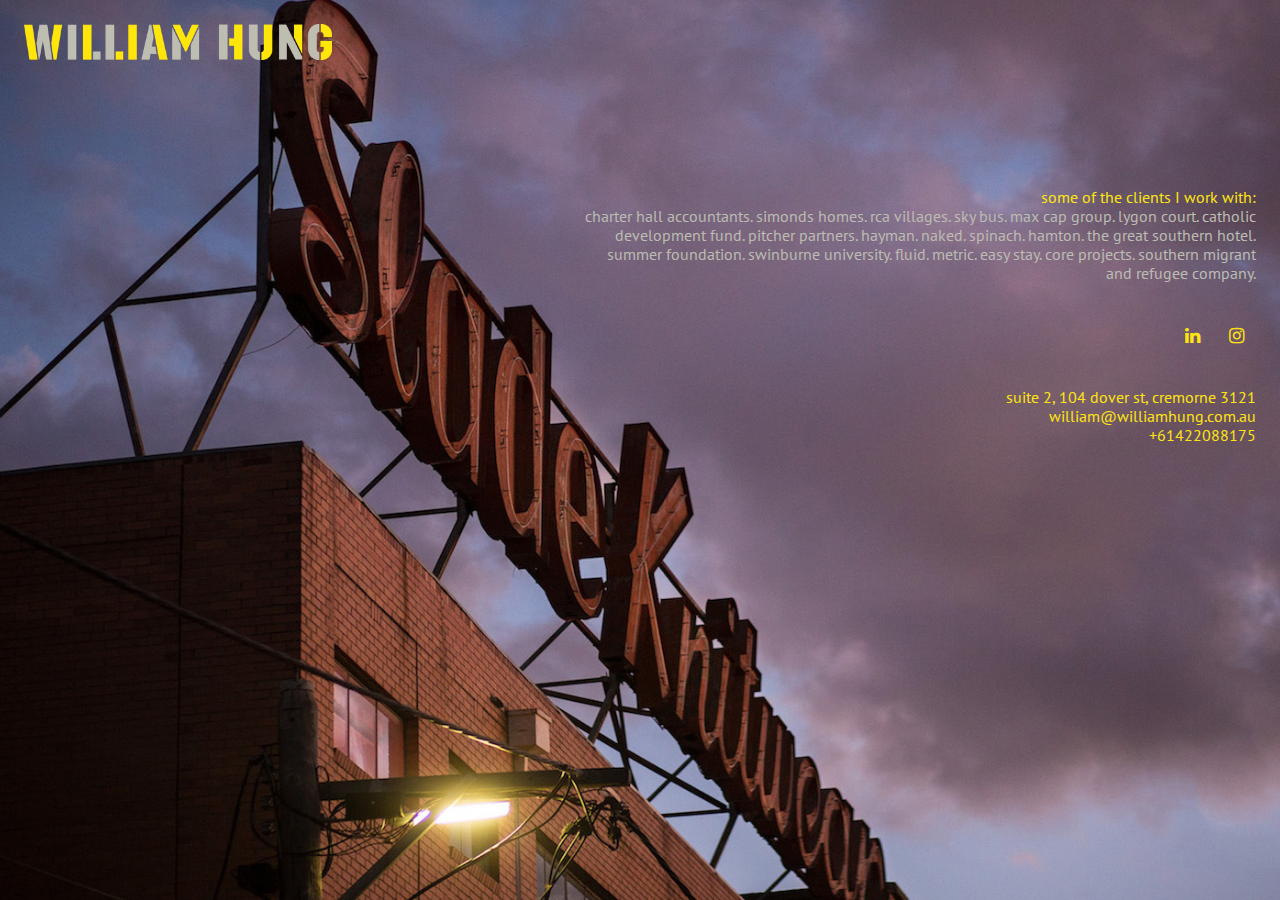
==== info.html @ 4ee7be51 "Website update" ====
<!DOCTYPE HTML>
<html>
    <head>
        <meta charset="utf-8">
        <meta http-equiv="X-UA-Compatible" content="IE=edge,chrome=1">

        <title>William Hung Photography</title>

        <link rel="stylesheet" href="css/normalize.css">
        <link href="https://fonts.googleapis.com/css?family=PT+Sans:400,700" rel="stylesheet">
        <link rel="stylesheet" href="https://cdnjs.cloudflare.com/ajax/libs/font-awesome/4.7.0/css/font-awesome.min.css">

        <meta name="viewport" content="width=device-width, initial-scale=1, minimum-scale=1" />
        
        <link rel="stylesheet" href="css/info.css">
    </head>
    
    <body> 
      <div class="wrap">
        
        <div class="bg"></div>
        
         <section id="main">     
          
            <section id="section-A">   
              <div class="logo"> 
                <a href="portfolio.html"><img src="img/logo.png"  alt="William Hung Photography"></a>
              </div>
            </section>

            <section id="info">
              <section id="section-B">
                <div class="clients">
                  <h1>some of the clients I work with:</h1>
                  <p>
                   charter hall accountants. simonds homes. rca villages. sky bus. max cap group. lygon court. catholic development fund. pitcher partners. hayman. naked. spinach. hamton. the great southern hotel. summer foundation. swinburne university. fluid. metric. easy stay. core projects. southern migrant and refugee company.
                 </p>
                </div>
              </section>

              <section id="section-C">           
                <div class="social">
                  <a href="https://www.linkedin.com/in/william-hung-b574aa21/" class="fa fa-linkedin"></a>
                  <a href="https://www.instagram.com/williamhungphotography" class="fa fa-instagram"></a>
                </div>

                <div class="address">
                  <p>
                   suite 2, 104 dover st, cremorne 3121
                   <br>
                   <a href="mailto:william@williamhung.com.au">william@williamhung.com.au</a>
                   <br>
                   <a href="tel:+61422088175">+61422088175</a>
                   <br>
                  </p>
               </div>
              </section>
            </section>
            
          </section>
        </div>
      <!-- Effect inspired by https://codepen.io/supah/pen/RrzREx -->   


      <script src='https://cdnjs.cloudflare.com/ajax/libs/jquery/3.3.1/jquery.min.js'></script>
      <script src="js/info.js"></script> 
    </body>
</html>
---- css/info.css ----
html, body {
  margin: 0;
  height: 100%;
  font-family: 'PT Sans', sans-serif;
  -webkit-appearance: none;
  overflow-x: hidden;
  font-size: 14px;
  line-height: 1.2;
}

.wrap {
  height: 100%;  
  position: relative;
  overflow: hidden;
}

.bg {
  width: 100%;
  height: 100%;
  position: absolute;
  overflow: auto;
  top: 0;
  left: 0;
  z-index: -1;
  background-position: center center;
  background-repeat: no-repeat;
  background-attachment: fixed;
  background-image:url('../img/William Hung Photography.jpg');
  background-size: cover;
  transform: scale(1.1);
}

#main {
 margin: 1.5em;
 text-align: right;
}  

#main #info {
  display: flex;
  flex-wrap: wrap;
  align-items: right;
  max-height: 5000em;
}

#section-A {
 width: 100%;
 text-align: center;
}

#section-A img {
 width: 80%;
 height: auto;
 padding-bottom: 10%;
}

#section-B {
 width: 100%;
}

#section-B .clients {
 padding-left: 15%;
}

#section-B h1 {
 color: #FEE512;
}

#section-B p {
 color: #BCBCB2;
}

#section-C {
 width: 100%;
 height: 20%;
}

#section-C .fa {
 padding: 2%;
 font-size: 18px;
 height: auto;
 text-decoration: none;
 color: #FEE512;
}

#section-C .fa:hover {
 opacity: 0.8;
}

#section-C .social {
 padding-top: 5%;
}

#section-C .address {
 padding-top: 5%;
 color: #FEE512;
}

#section-C p {
 color: #FEE512;
} 

#section-C a {
 color: #FEE512;
 text-decoration: none;
}

@media screen and (min-width: 500px) {

#section-A {
 text-align: left;
}

#section-A img {
 width: 35%;
}

#section-B .clients {
 padding-left: 25%;
}

#section-C .social {
 padding-top: 2.5%;
}

#section-C .address {
 padding-top: 2.5%;
}
}

@media screen and (min-width: 750px) {

body {

 line-height: 1.2;
}

#section-A {
 width: 100%;
 text-align: left;
}

#section-A img {
 width: 35%;
}

#section-B .clients {
 padding-left: 45%;
}

#section-C .social {
 padding-top: 2.5%;
}

#section-C .address {
 padding-top: 2.5%;
}

#section-C .fa {
 padding: 1%;

}

}


@media screen and (min-width: 1200px) {

#section-A img {
 width: 25%;
}

body {
 font-size: 16px;
}
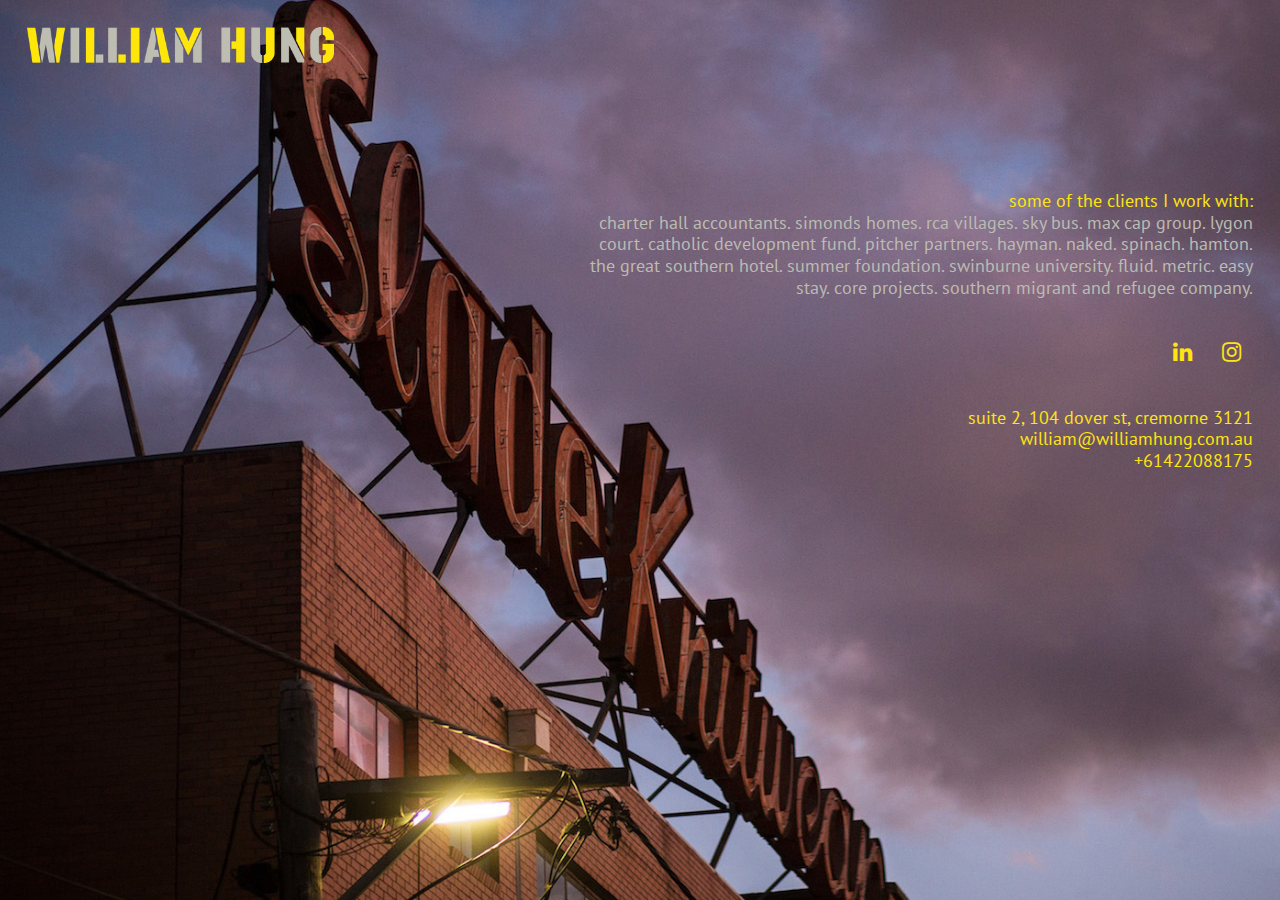
==== commit 17b04ad4: "viewport" ====
--- a/info.html
+++ b/info.html
@@ -1,9 +1,11 @@
 <!DOCTYPE HTML>
 <html>
     <head>
+        <meta name="viewport" content="width=device-width,initial-scale=1">
         <meta charset="utf-8">
         <meta http-equiv="X-UA-Compatible" content="IE=edge,chrome=1">
-
+        <meta charset="utf-8">
+        
         <title>William Hung Photography</title>
 
         <link rel="stylesheet" href="css/normalize.css">
--- a/css/info.css
+++ b/css/info.css
@@ -5,7 +5,7 @@
   font-family: 'PT Sans', sans-serif;
   -webkit-appearance: none;
   overflow-x: hidden;
-  font-size: 14px;
+  font-size: 12px;
   line-height: 1.2;
 }
 
@@ -130,11 +130,6 @@
 
 @media screen and (min-width: 750px) {
 
-body {
-
- line-height: 1.2;
-}
-
 #section-A {
  width: 100%;
  text-align: left;
@@ -164,12 +159,18 @@
 }
 
 
-@media screen and (min-width: 1200px) {
+@media screen and (min-width: 1000px) {
 
 #section-A img {
  width: 25%;
 }
 
 body {
- font-size: 16px;
+ font-size: 1.5em;
 }
+
+#section-C .fa {
+ font-size: 1.25em;
+
+}
+}
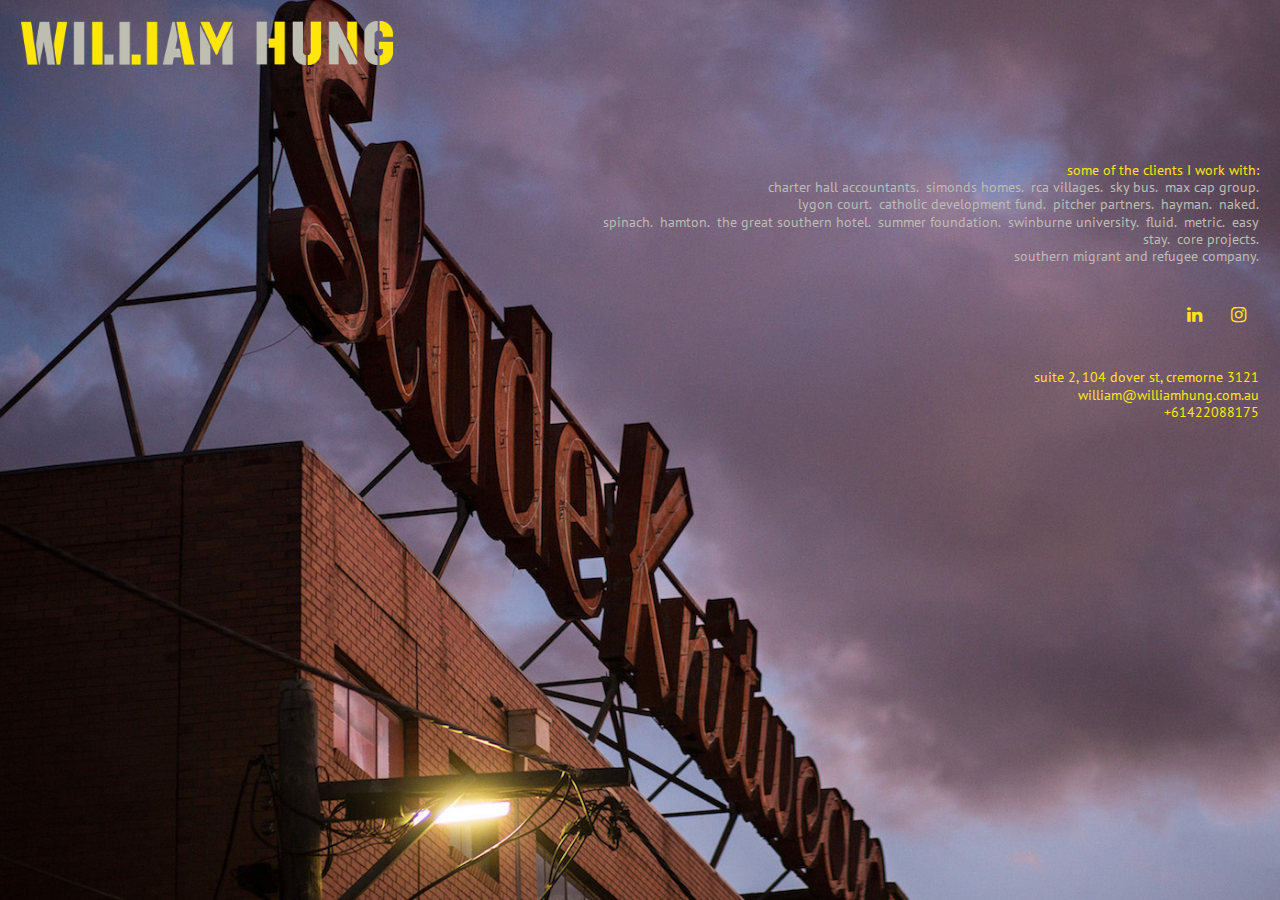
==== commit 0182f4b0: "portfolio pages" ====
--- a/info.html
+++ b/info.html
@@ -35,7 +35,7 @@
                 <div class="clients">
                   <h1>some of the clients I work with:</h1>
                   <p>
-                   charter hall accountants. simonds homes. rca villages. sky bus. max cap group. lygon court. catholic development fund. pitcher partners. hayman. naked. spinach. hamton. the great southern hotel. summer foundation. swinburne university. fluid. metric. easy stay. core projects. southern migrant and refugee company.
+                   charter hall accountants.&#160;&#160;simonds homes.&#160;&#160;rca villages.&#160;&#160;sky bus.&#160;&#160;max cap group.</br>&#160;&#160;lygon court.&#160;&#160;catholic development fund.&#160;&#160;pitcher partners.&nbsp;&nbsp;hayman.&nbsp;&nbsp;naked.</br>&#160;&#160;spinach.&#160;&#160;hamton.&#160;&#160;the great southern hotel.&#160;&#160;summer foundation.&#160;&#160;swinburne university.&#160;&#160;fluid.&#160;&#160;metric.&#160;&#160;easy stay.&#160;&#160;core projects.</br>&#160;&#160;southern migrant and refugee company.</br>
                  </p>
                 </div>
               </section>
--- a/css/info.css
+++ b/css/info.css
@@ -5,7 +5,7 @@
   font-family: 'PT Sans', sans-serif;
   -webkit-appearance: none;
   overflow-x: hidden;
-  font-size: 12px;
+  font-size: 13px;
   line-height: 1.2;
 }
 
@@ -37,10 +37,10 @@
 }  
 
 #main #info {
-  display: flex;
-  flex-wrap: wrap;
-  align-items: right;
-  max-height: 5000em;
+display: flex;
+ flex-wrap: wrap;
+ align-items: right;
+ max-height: 5000em;
 }
 
 #section-A {
@@ -49,9 +49,9 @@
 }
 
 #section-A img {
- width: 80%;
+ width: 85%;
  height: auto;
- padding-bottom: 10%;
+ padding-bottom: 15%;
 }
 
 #section-B {
@@ -77,7 +77,7 @@
 
 #section-C .fa {
  padding: 2%;
- font-size: 18px;
+ font-size: 1.5em;
  height: auto;
  text-decoration: none;
  color: #FEE512;
@@ -105,14 +105,20 @@
  text-decoration: none;
 }
 
+
 @media screen and (min-width: 500px) {
+
+body {
+ font-size: 0.95em;
+}
 
 #section-A {
  text-align: left;
 }
 
 #section-A img {
- width: 35%;
+ width: 40%;
+ padding-bottom: 10%;
 }
 
 #section-B .clients {
@@ -128,7 +134,11 @@
 }
 }
 
-@media screen and (min-width: 750px) {
+@media screen and (min-width: 700px) {
+
+body {
+ font-size: 1.0em;
+}
 
 #section-A {
  width: 100%;
@@ -136,7 +146,8 @@
 }
 
 #section-A img {
- width: 35%;
+ width: 30%;
+ padding-bottom: 7.5%;
 }
 
 #section-B .clients {
@@ -153,7 +164,6 @@
 
 #section-C .fa {
  padding: 1%;
-
 }
 
 }
@@ -161,16 +171,15 @@
 
 @media screen and (min-width: 1000px) {
 
-#section-A img {
- width: 25%;
+body {
+ font-size: 1.1em;
 }
 
-body {
- font-size: 1.5em;
+#section-A img {
+ width: 30%;
 }
 
 #section-C .fa {
  font-size: 1.25em;
-
 }
 }
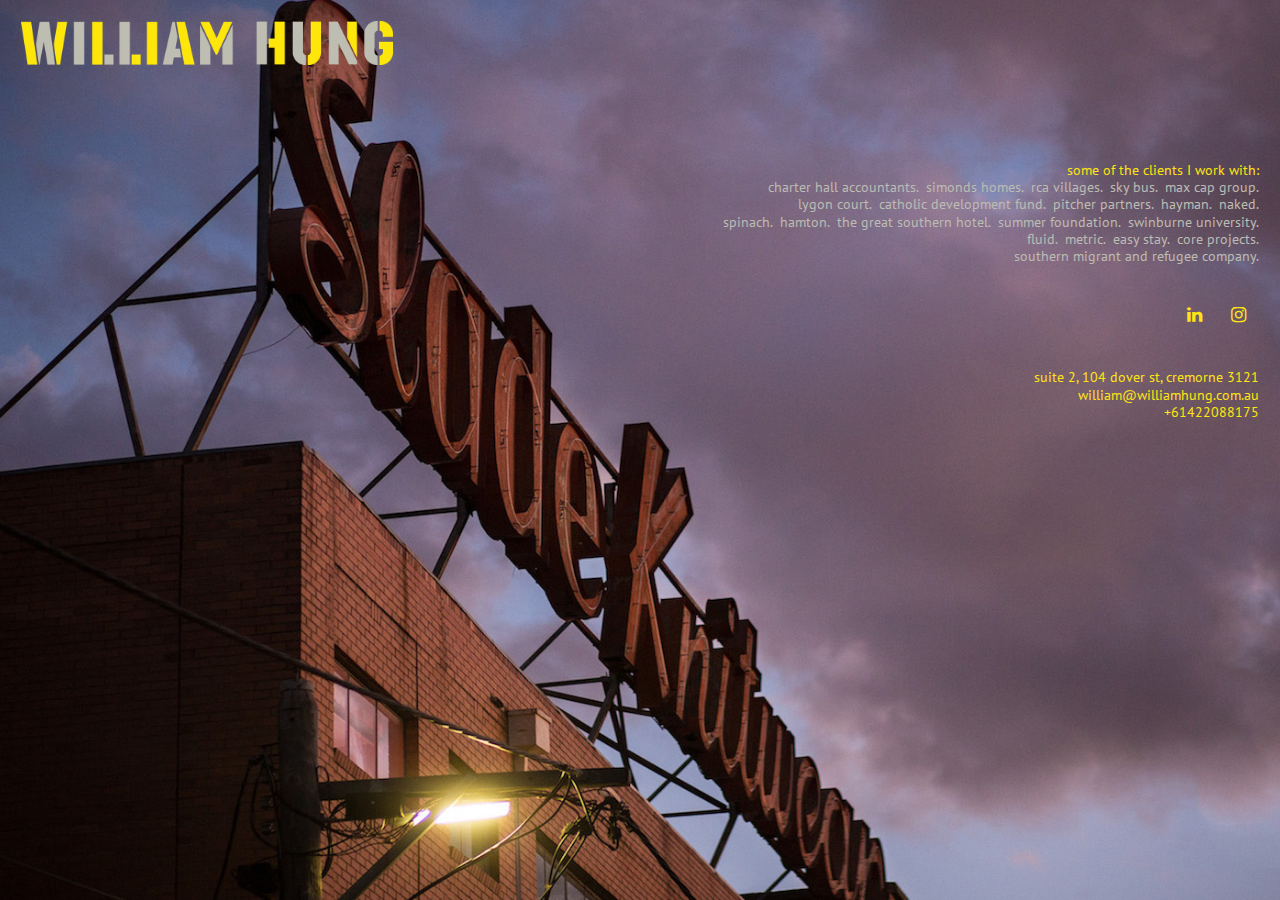
==== commit be113f06: "info page update" ====
--- a/info.html
+++ b/info.html
@@ -35,7 +35,7 @@
                 <div class="clients">
                   <h1>some of the clients I work with:</h1>
                   <p>
-                   charter hall accountants.&#160;&#160;simonds homes.&#160;&#160;rca villages.&#160;&#160;sky bus.&#160;&#160;max cap group.</br>&#160;&#160;lygon court.&#160;&#160;catholic development fund.&#160;&#160;pitcher partners.&nbsp;&nbsp;hayman.&nbsp;&nbsp;naked.</br>&#160;&#160;spinach.&#160;&#160;hamton.&#160;&#160;the great southern hotel.&#160;&#160;summer foundation.&#160;&#160;swinburne university.&#160;&#160;fluid.&#160;&#160;metric.&#160;&#160;easy stay.&#160;&#160;core projects.</br>&#160;&#160;southern migrant and refugee company.</br>
+                   charter hall accountants.&#160;&#160;simonds homes.&#160;&#160;rca villages.&#160;&#160;sky bus.&#160;&#160;max cap group.</br>&#160;&#160;lygon court.&#160;&#160;catholic development fund.&#160;&#160;pitcher partners.&nbsp;&nbsp;hayman.&nbsp;&nbsp;naked.</br>&#160;&#160;spinach.&#160;&#160;hamton.&#160;&#160;the great southern hotel.&#160;&#160;summer foundation.&#160;&#160;swinburne university.</br>&#160;&#160;fluid.&#160;&#160;metric.&#160;&#160;easy stay.&#160;&#160;core projects.</br>&#160;&#160;southern migrant and refugee company.</br>
                  </p>
                 </div>
               </section>
